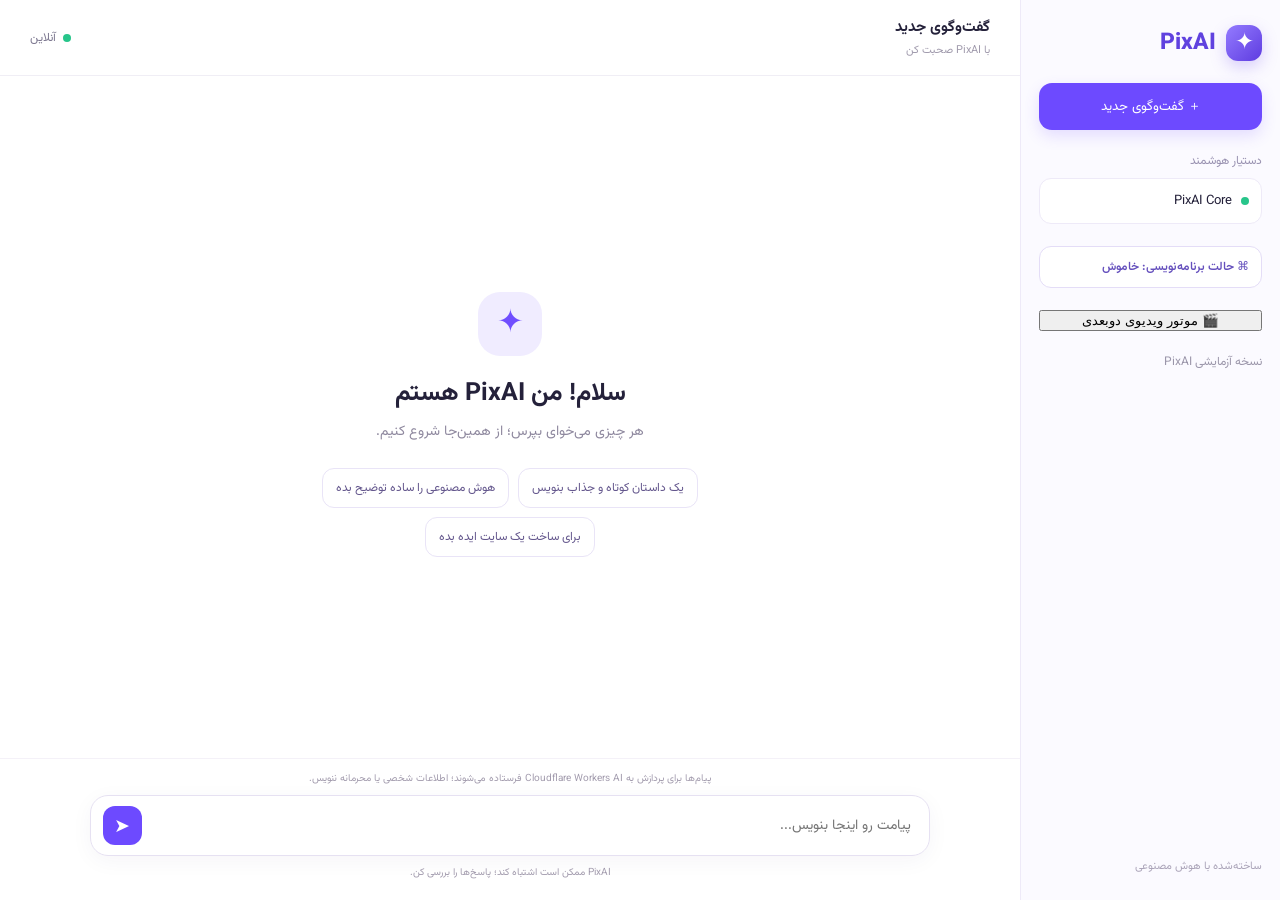
==== index.html @ 7f553746 "Add PixAI 2D VideoEngine navigation" ====
<!doctype html>
<html lang="fa" dir="rtl">
<head>
  <meta charset="utf-8">
  <meta name="viewport" content="width=device-width, initial-scale=1">
  <meta name="theme-color" content="#6d4aff">
  <title>PixAI | دستیار هوشمند</title>
  <link rel="stylesheet" href="./style.css">
</head>
<body>
  <main class="app">
    <aside class="sidebar">
      <div class="brand"><span class="brand-mark">✦</span><span>PixAI</span></div>
      <button class="new-chat" id="newChat">＋ گفت‌وگوی جدید</button>
      <div class="side-label">دستیار هوشمند</div>
      <div class="model"><span class="status-dot"></span><span>PixAI Core</span></div>
      <button class="code-mode" id="codeMode" type="button">⌘ حالت برنامه‌نویسی: خاموش</button>
      <button class="video-mode" id="videoMode" type="button">🎬 موتور ویدیوی دوبعدی</button>
      <div class="side-note">نسخه آزمایشی PixAI</div>
      <div class="side-footer">ساخته‌شده با هوش مصنوعی</div>
    </aside>
    <section class="chat">
      <header class="topbar">
        <button class="menu" id="menuBtn" aria-label="نمایش منو">☰</button>
        <div><strong>گفت‌وگوی جدید</strong><small>با PixAI صحبت کن</small></div>
        <span class="online"><i></i> آنلاین</span>
      </header>
      <div class="messages" id="messages">
        <div class="welcome" id="welcome">
          <div class="welcome-icon">✦</div>
          <h1>سلام! من PixAI هستم</h1>
          <p>هر چیزی می‌خوای بپرس؛ از همین‌جا شروع کنیم.</p>
          <div class="suggestions">
            <button class="suggestion">یک داستان کوتاه و جذاب بنویس</button>
            <button class="suggestion">هوش مصنوعی را ساده توضیح بده</button>
            <button class="suggestion">برای ساخت یک سایت ایده بده</button>
          </div>
        </div>
      </div>
      <div class="composer-wrap">
        <div class="privacy">پیام‌ها برای پردازش به Cloudflare Workers AI فرستاده می‌شوند؛ اطلاعات شخصی یا محرمانه ننویس.</div>
        <form class="composer" id="chatForm">
          <textarea id="prompt" rows="1" placeholder="پیامت رو اینجا بنویس..." aria-label="پیام شما"></textarea>
          <button id="sendBtn" type="submit" aria-label="ارسال پیام">➤</button>
        </form>
        <div class="disclaimer">PixAI ممکن است اشتباه کند؛ پاسخ‌ها را بررسی کن.</div>
      </div>
    </section>
  </main>
  <script src="./script.js"></script>
</body>
</html>
---- style.css ----
@import url('https://fonts.googleapis.com/css2?family=Vazirmatn:wght@400;500;600;700;800&display=swap');
:root{font-family:Vazirmatn,Tahoma,sans-serif;color:#24213a;background:#f7f6fc;font-synthesis:none}
*{box-sizing:border-box}body{margin:0;min-height:100vh}.app{min-height:100vh;display:grid;grid-template-columns:260px 1fr;max-width:1500px;margin:auto;background:#fff;box-shadow:0 0 60px #29205b0b}
.sidebar{background:#fbfaff;border-left:1px solid #eeeaf8;padding:25px 18px;display:flex;flex-direction:column;gap:22px}.brand{display:flex;align-items:center;gap:10px;font-size:23px;font-weight:800;color:#6042df}.brand-mark{display:grid;place-items:center;width:36px;height:36px;border-radius:12px;color:white;background:linear-gradient(135deg,#947bff,#5e3ce0);box-shadow:0 6px 16px #7958ee44}
.new-chat{border:0;background:#6d4aff;color:white;padding:13px;border-radius:13px;font:600 14px inherit;cursor:pointer;font-family:inherit;box-shadow:0 6px 15px #6d4aff2a}.side-label{font-size:12px;color:#9992b1;margin-bottom:-14px}.model{padding:12px;border:1px solid #eeeaf8;border-radius:12px;background:#fff;font-size:13px;display:flex;align-items:center;gap:9px}.status-dot,.online i{width:8px;height:8px;border-radius:50%;background:#27c58a;display:inline-block}.side-note{font-size:12px;color:#9b96aa}.side-footer{margin-top:auto;font-size:11px;color:#aaa3b8}
.chat{display:flex;flex-direction:column;min-height:100vh;min-width:0}.topbar{height:76px;border-bottom:1px solid #f0eef5;display:flex;align-items:center;gap:14px;padding:0 30px}.topbar strong{display:block;font-size:15px}.topbar small{display:block;color:#a19bad;font-size:11px;margin-top:3px}.menu{display:none;border:0;background:none;font-size:22px;color:#6550bd}.online{margin-right:auto;color:#7d7890;font-size:12px;display:flex;align-items:center;gap:7px}.messages{flex:1;overflow:auto;padding:35px 7vw 20px;display:flex;flex-direction:column;gap:18px}.welcome{margin:auto;text-align:center;max-width:520px}.welcome-icon{width:64px;height:64px;border-radius:22px;background:#f0ecff;color:#704eff;display:grid;place-items:center;font-size:32px;margin:0 auto 18px}.welcome h1{font-size:25px;margin:0 0 8px}.welcome p{color:#8f899f;font-size:14px;margin:0 0 25px}.suggestions{display:flex;flex-wrap:wrap;justify-content:center;gap:9px}.suggestion{background:white;border:1px solid #e9e4f7;border-radius:12px;padding:10px 13px;color:#64578d;font:12px Vazirmatn;cursor:pointer}.suggestion:hover{border-color:#9d8aff;background:#faf9ff}
.message{max-width:min(78%,680px);padding:13px 16px;border-radius:16px;font-size:14px;line-height:1.9;white-space:pre-wrap;overflow-wrap:anywhere}.message.user{align-self:flex-start;background:#6d4aff;color:white;border-bottom-right-radius:5px}.message.assistant{align-self:flex-end;background:#f5f3fb;color:#302b43;border-bottom-left-radius:5px}.message.error{color:#a33;background:#fff1f1}.typing{color:#8d849e;font-size:13px;align-self:flex-end}
.composer-wrap{padding:12px max(25px,7vw) 20px;border-top:1px solid #f4f1f8}.privacy,.disclaimer{text-align:center;color:#a29bad;font-size:10px;margin:0 0 9px}.composer{display:flex;align-items:flex-end;gap:10px;border:1px solid #e6e1f2;border-radius:18px;padding:10px 12px;box-shadow:0 5px 22px #33205a0b}.composer:focus-within{border-color:#a18cff;box-shadow:0 0 0 3px #8061ff14}.composer textarea{font:14px/1.7 Vazirmatn,Tahoma,sans-serif;border:0;outline:0;resize:none;flex:1;max-height:130px;background:transparent;color:#28233b;padding:6px}.composer button{width:39px;height:39px;border:0;border-radius:12px;background:#6d4aff;color:#fff;font-size:19px;cursor:pointer}.composer button:disabled{opacity:.5;cursor:wait}.disclaimer{margin:9px 0 0}
@media(max-width:700px){.app{grid-template-columns:1fr}.sidebar{display:none;position:fixed;z-index:5;inset:0 auto 0 0;width:260px;box-shadow:0 0 0 100vmax #21183b55}.sidebar.open{display:flex}.menu{display:block}.topbar{padding:0 17px;height:66px}.messages{padding:24px 17px}.message{max-width:92%}.composer-wrap{padding:10px 12px 15px}.welcome h1{font-size:21px}.suggestion{font-size:11px}}
.generated-image{display:block;width:min(100%,560px);height:auto;max-height:70vh;object-fit:contain;border-radius:12px;margin-top:12px;background:#fff}

.code-mode{border:1px solid #e4ddf7;background:#fff;color:#6550bd;border-radius:12px;padding:11px 12px;font:600 12px Vazirmatn,Tahoma,sans-serif;cursor:pointer;text-align:right}.code-mode.active{background:#f0ecff;border-color:#9b85ff;color:#4e35c4}

.project-files{display:flex;flex-direction:column;gap:7px;margin-top:12px;padding:12px;background:#fff;border:1px solid #e8e2f6;border-radius:12px}.project-files strong{font-size:12px;color:#5f4bb0}.project-files a{font-size:12px;color:#6042df;text-decoration:none;overflow-wrap:anywhere}.project-files a:hover{text-decoration:underline}
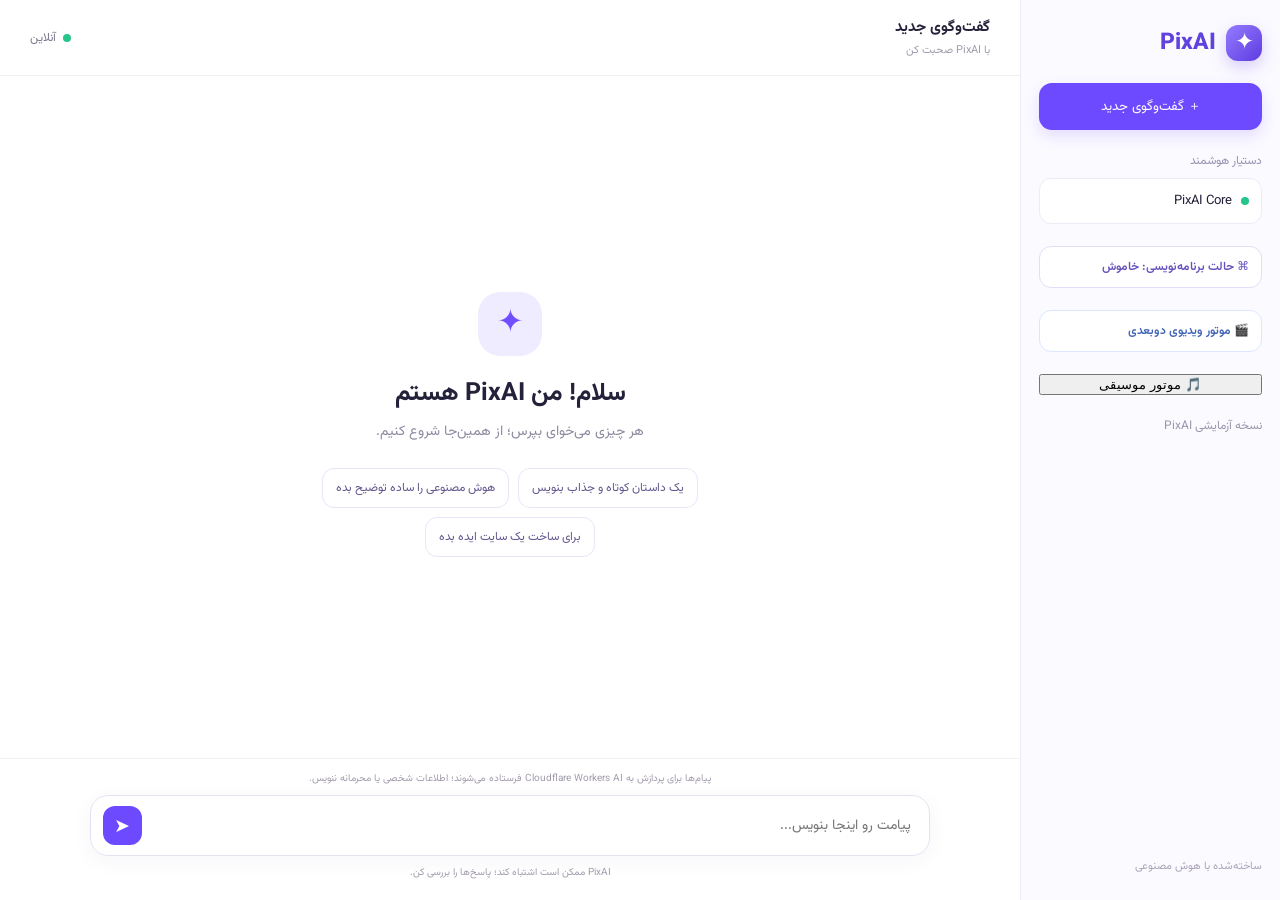
==== commit 2f273757: "Add PixAI MusicEngine with Stable Audio 2.5" ====
--- a/index.html
+++ b/index.html
@@ -16,6 +16,7 @@
       <div class="model"><span class="status-dot"></span><span>PixAI Core</span></div>
       <button class="code-mode" id="codeMode" type="button">⌘ حالت برنامه‌نویسی: خاموش</button>
       <button class="video-mode" id="videoMode" type="button">🎬 موتور ویدیوی دوبعدی</button>
+      <button class="music-mode" id="musicMode" type="button">🎵 موتور موسیقی</button>
       <div class="side-note">نسخه آزمایشی PixAI</div>
       <div class="side-footer">ساخته‌شده با هوش مصنوعی</div>
     </aside>
--- a/style.css
+++ b/style.css
@@ -12,3 +12,7 @@
 .code-mode{border:1px solid #e4ddf7;background:#fff;color:#6550bd;border-radius:12px;padding:11px 12px;font:600 12px Vazirmatn,Tahoma,sans-serif;cursor:pointer;text-align:right}.code-mode.active{background:#f0ecff;border-color:#9b85ff;color:#4e35c4}
 
 .project-files{display:flex;flex-direction:column;gap:7px;margin-top:12px;padding:12px;background:#fff;border:1px solid #e8e2f6;border-radius:12px}.project-files strong{font-size:12px;color:#5f4bb0}.project-files a{font-size:12px;color:#6042df;text-decoration:none;overflow-wrap:anywhere}.project-files a:hover{text-decoration:underline}
+
+.video-mode{border:1px solid #dce7ff;background:#fff;color:#4264b5;border-radius:12px;padding:11px 12px;font:600 12px Vazirmatn,Tahoma,sans-serif;cursor:pointer;text-align:right}.video-mode.active{background:#edf3ff;border-color:#8eabf5;color:#284b9d}.video-status{font-size:12px!important;color:#8a6a2d!important;background:#fff9e9;border-radius:10px;padding:10px;margin:14px auto!important;max-width:420px}
+
+.video-controls{display:grid;grid-template-columns:1fr 1fr;gap:8px;max-width:420px;margin:14px auto;text-align:right}.video-controls label{font-size:12px;color:#716b83;align-self:center}.video-controls select,.video-controls input{min-width:0;width:100%;font:12px Vazirmatn,Tahoma,sans-serif;border:1px solid #e5e1ef;border-radius:9px;padding:9px;background:#fff;color:#332d48}.video-controls input{grid-column:1/-1}.video-result{display:flex;flex-direction:column;gap:10px}.video-result video{width:min(100%,640px);max-height:65vh;border-radius:12px;background:#111}.video-result a{color:#6042df;font-size:13px}
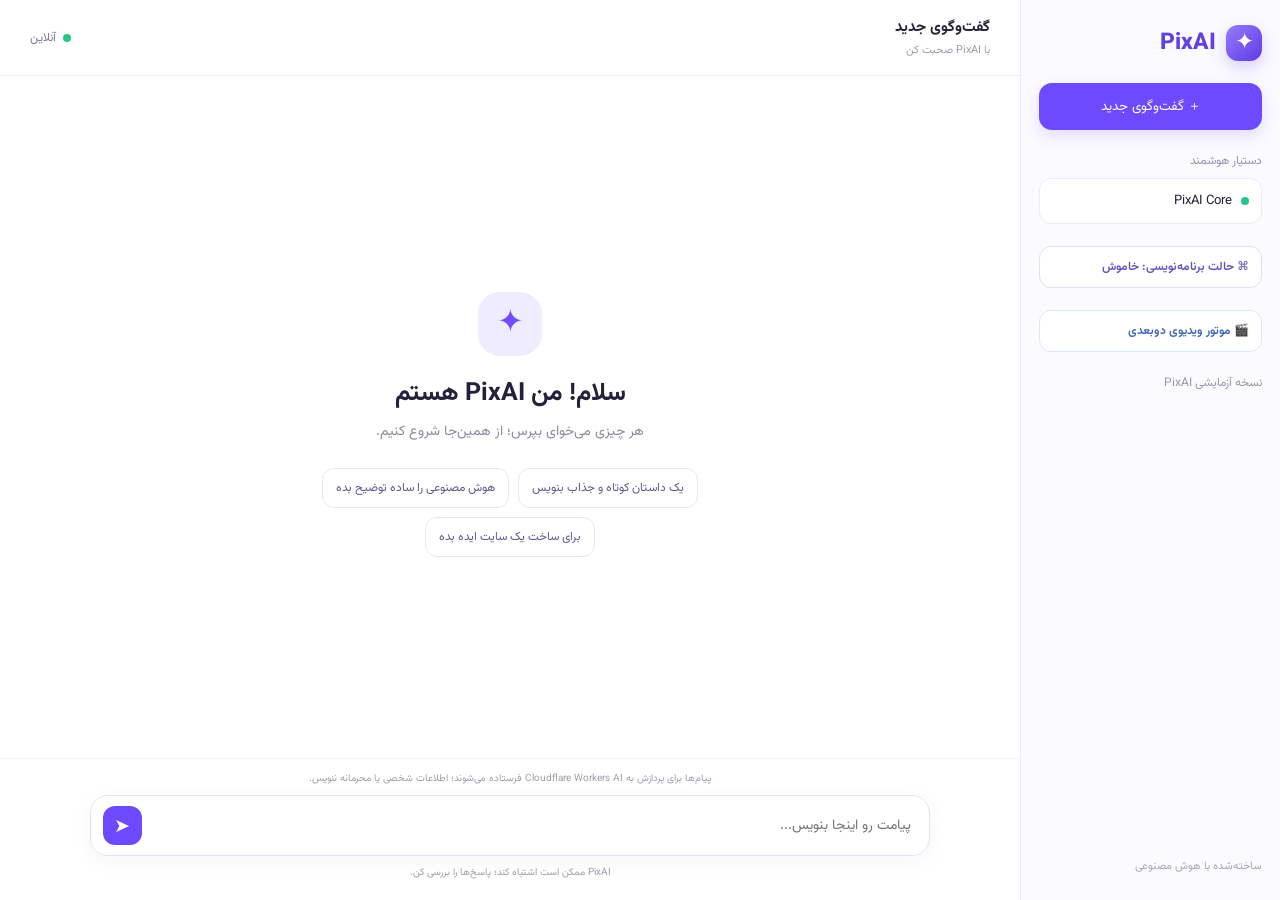
==== commit 9d2308ad: "Remove separate MusicEngine mode button" ====
--- a/index.html
+++ b/index.html
@@ -16,7 +16,6 @@
       <div class="model"><span class="status-dot"></span><span>PixAI Core</span></div>
       <button class="code-mode" id="codeMode" type="button">⌘ حالت برنامه‌نویسی: خاموش</button>
       <button class="video-mode" id="videoMode" type="button">🎬 موتور ویدیوی دوبعدی</button>
-      <button class="music-mode" id="musicMode" type="button">🎵 موتور موسیقی</button>
       <div class="side-note">نسخه آزمایشی PixAI</div>
       <div class="side-footer">ساخته‌شده با هوش مصنوعی</div>
     </aside>
--- a/style.css
+++ b/style.css
@@ -16,3 +16,10 @@
 .video-mode{border:1px solid #dce7ff;background:#fff;color:#4264b5;border-radius:12px;padding:11px 12px;font:600 12px Vazirmatn,Tahoma,sans-serif;cursor:pointer;text-align:right}.video-mode.active{background:#edf3ff;border-color:#8eabf5;color:#284b9d}.video-status{font-size:12px!important;color:#8a6a2d!important;background:#fff9e9;border-radius:10px;padding:10px;margin:14px auto!important;max-width:420px}
 
 .video-controls{display:grid;grid-template-columns:1fr 1fr;gap:8px;max-width:420px;margin:14px auto;text-align:right}.video-controls label{font-size:12px;color:#716b83;align-self:center}.video-controls select,.video-controls input{min-width:0;width:100%;font:12px Vazirmatn,Tahoma,sans-serif;border:1px solid #e5e1ef;border-radius:9px;padding:9px;background:#fff;color:#332d48}.video-controls input{grid-column:1/-1}.video-result{display:flex;flex-direction:column;gap:10px}.video-result video{width:min(100%,640px);max-height:65vh;border-radius:12px;background:#111}.video-result a{color:#6042df;font-size:13px}
+
+.music-mode{border:1px solid #e8e2f7;background:#fff;color:#66548f;border-radius:11px;padding:11px 12px;font:600 13px Vazirmatn,Tahoma,sans-serif;cursor:pointer;text-align:right}
+.music-mode.active{background:#fff3fb;border-color:#df9bc8;color:#963c7b}
+.music-status{font-size:12px!important;color:#80658a!important;background:#fff6fc;border-radius:10px;padding:10px;margin:12px auto!important;max-width:420px}
+.music-result{display:flex;flex-direction:column;gap:10px}
+.music-result audio{width:min(100%,520px)}
+.music-result a{color:#6042df;font-size:13px}
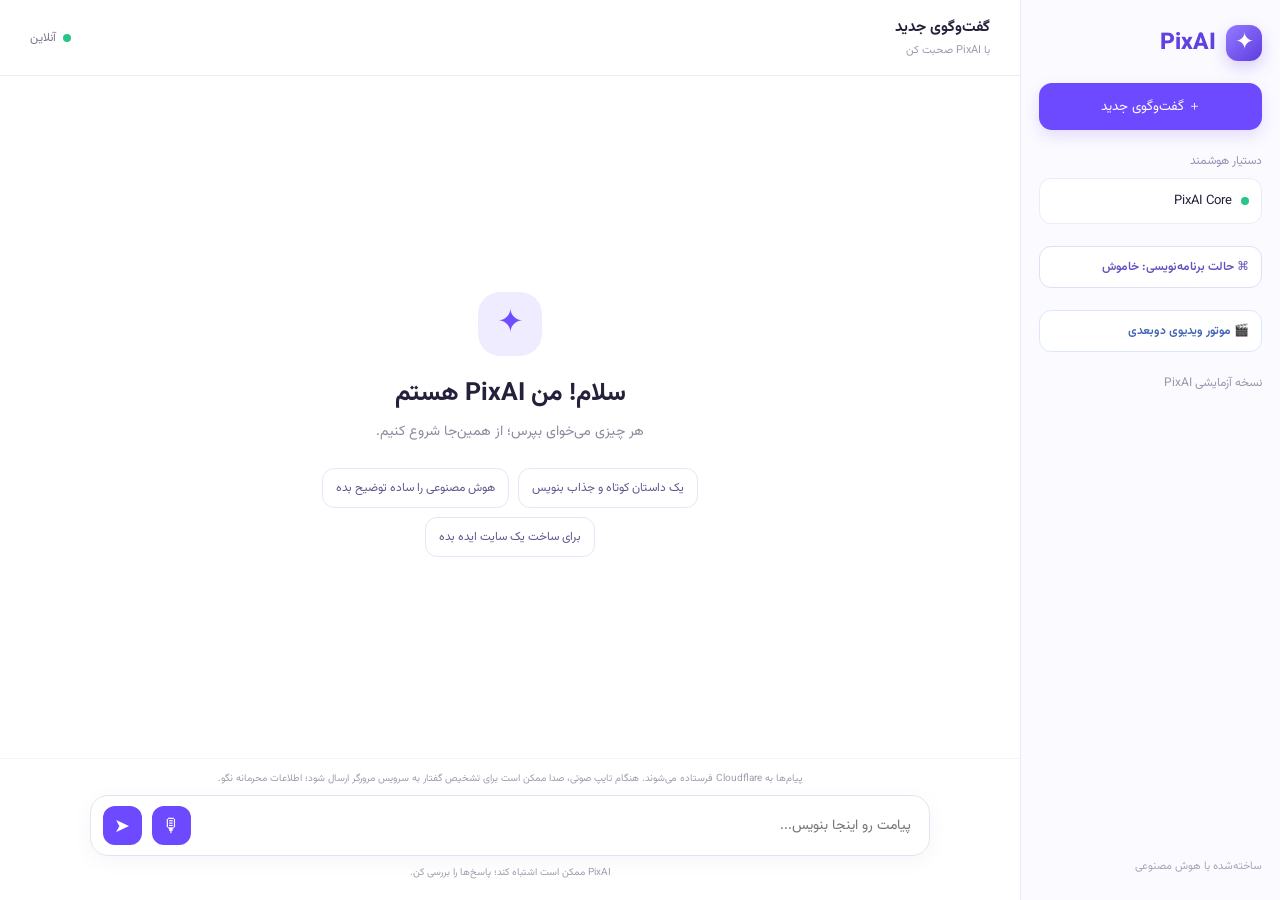
==== commit 710f897e: "Add voice typing microphone control" ====
--- a/index.html
+++ b/index.html
@@ -38,9 +38,10 @@
         </div>
       </div>
       <div class="composer-wrap">
-        <div class="privacy">پیام‌ها برای پردازش به Cloudflare Workers AI فرستاده می‌شوند؛ اطلاعات شخصی یا محرمانه ننویس.</div>
+        <div class="privacy">پیام‌ها به Cloudflare فرستاده می‌شوند. هنگام تایپ صوتی، صدا ممکن است برای تشخیص گفتار به سرویس مرورگر ارسال شود؛ اطلاعات محرمانه نگو.</div>
         <form class="composer" id="chatForm">
           <textarea id="prompt" rows="1" placeholder="پیامت رو اینجا بنویس..." aria-label="پیام شما"></textarea>
+          <button id="micBtn" type="button" aria-label="تایپ صوتی فارسی" aria-pressed="false" title="تایپ صوتی فارسی">🎙</button>
           <button id="sendBtn" type="submit" aria-label="ارسال پیام">➤</button>
         </form>
         <div class="disclaimer">PixAI ممکن است اشتباه کند؛ پاسخ‌ها را بررسی کن.</div>
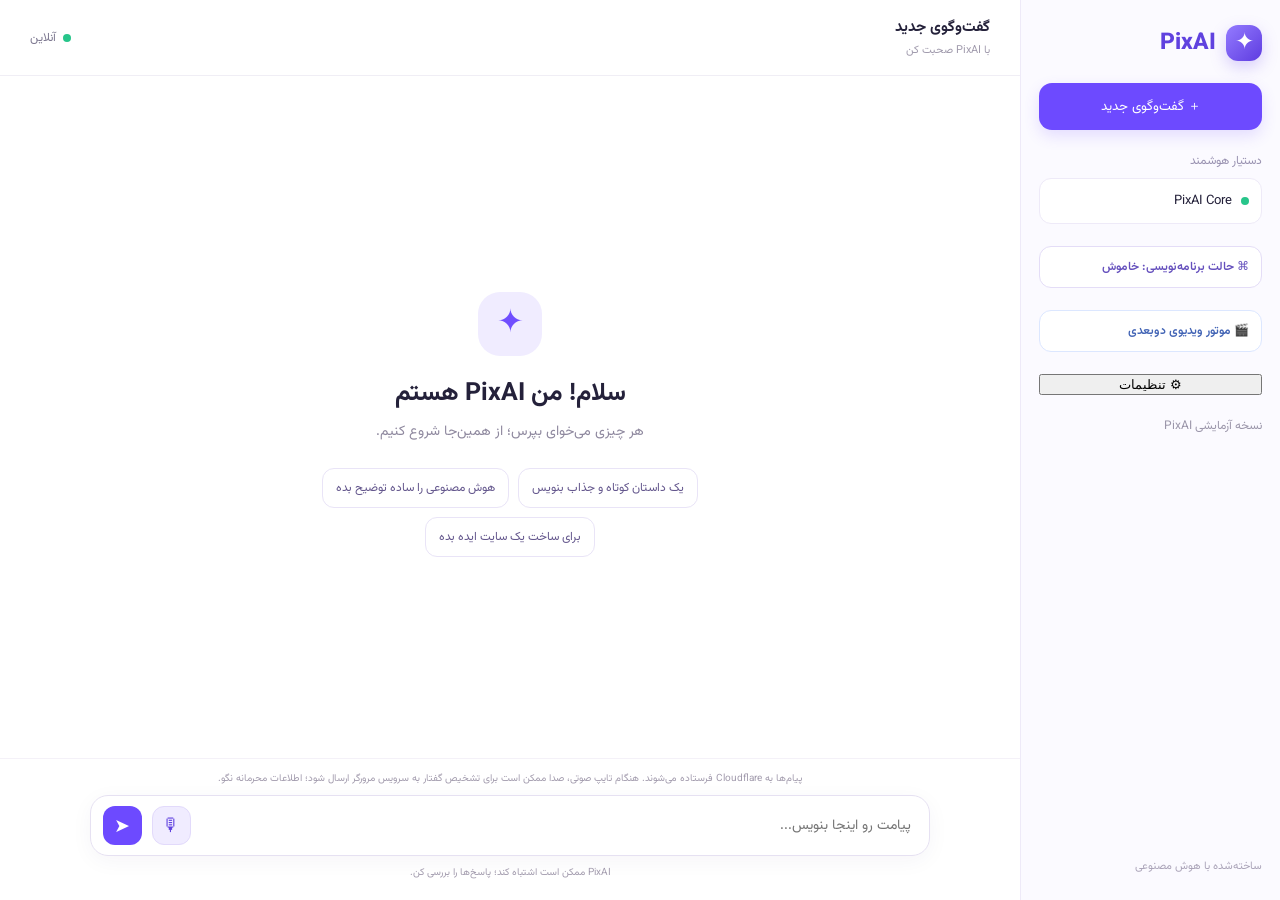
==== commit 79a0349e: "Add reasoning-level settings panel" ====
--- a/index.html
+++ b/index.html
@@ -16,6 +16,16 @@
       <div class="model"><span class="status-dot"></span><span>PixAI Core</span></div>
       <button class="code-mode" id="codeMode" type="button">⌘ حالت برنامه‌نویسی: خاموش</button>
       <button class="video-mode" id="videoMode" type="button">🎬 موتور ویدیوی دوبعدی</button>
+      <button class="settings-toggle" id="settingsToggle" type="button" aria-expanded="false">⚙ تنظیمات</button>
+      <section class="settings-panel" id="settingsPanel" hidden>
+        <label for="reasoningLevel">اندازه استدلال</label>
+        <select id="reasoningLevel">
+          <option value="1">۱. سریع</option>
+          <option value="2">۲. دقیق</option>
+          <option value="3">۳. عمیق</option>
+        </select>
+        <p>در درجه‌های ۲ و ۳، PixAI می‌تواند از دو گفت‌وگوی قبلی و حافظهٔ ذخیره‌شدهٔ مرتبط استفاده کند. درجهٔ ۳ بازبینی بیشتری انجام می‌دهد و ممکن است کندتر و پرمصرف‌تر باشد.</p>
+      </section>
       <div class="side-note">نسخه آزمایشی PixAI</div>
       <div class="side-footer">ساخته‌شده با هوش مصنوعی</div>
     </aside>
--- a/style.css
+++ b/style.css
@@ -23,3 +23,7 @@
 .music-result{display:flex;flex-direction:column;gap:10px}
 .music-result audio{width:min(100%,520px)}
 .music-result a{color:#6042df;font-size:13px}
+
+.composer #micBtn{flex:0 0 39px;background:#f0ecff;color:#6042df;font-size:18px;border:1px solid #e2dafb}
+.composer #micBtn.recording{background:#fff0f0;color:#c33;border-color:#f2bcbc;animation:mic-pulse 1.2s ease-in-out infinite}
+@keyframes mic-pulse{50%{box-shadow:0 0 0 5px #e55a5a22}}
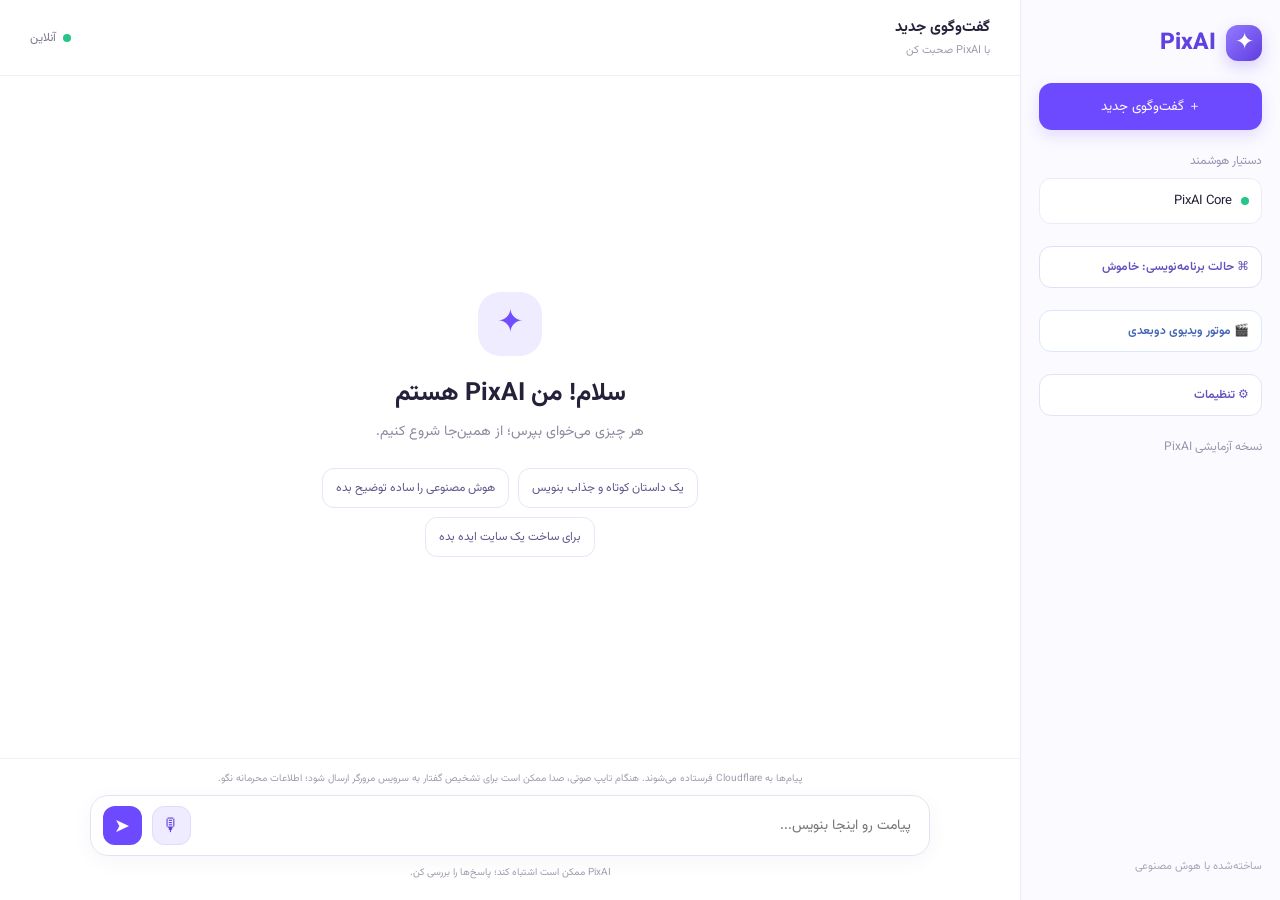
==== commit e9a993e5: "Clarify reasoning context and privacy" ====
--- a/index.html
+++ b/index.html
@@ -24,7 +24,7 @@
           <option value="2">۲. دقیق</option>
           <option value="3">۳. عمیق</option>
         </select>
-        <p>در درجه‌های ۲ و ۳، PixAI می‌تواند از دو گفت‌وگوی قبلی و حافظهٔ ذخیره‌شدهٔ مرتبط استفاده کند. درجهٔ ۳ بازبینی بیشتری انجام می‌دهد و ممکن است کندتر و پرمصرف‌تر باشد.</p>
+        <p>گفت‌وگوها روی همین دستگاه ذخیره می‌شوند. در درجه‌های ۲ و ۳، بخش‌هایی از دو گفت‌وگوی قبلی و حافظهٔ مرتبط همراه درخواست به Cloudflare فرستاده می‌شود. درجهٔ ۳ دو بار بازبینی و سپس اصلاح نهایی دارد؛ کندتر و پرمصرف‌تر است.</p>
       </section>
       <div class="side-note">نسخه آزمایشی PixAI</div>
       <div class="side-footer">ساخته‌شده با هوش مصنوعی</div>
--- a/style.css
+++ b/style.css
@@ -27,3 +27,11 @@
 .composer #micBtn{flex:0 0 39px;background:#f0ecff;color:#6042df;font-size:18px;border:1px solid #e2dafb}
 .composer #micBtn.recording{background:#fff0f0;color:#c33;border-color:#f2bcbc;animation:mic-pulse 1.2s ease-in-out infinite}
 @keyframes mic-pulse{50%{box-shadow:0 0 0 5px #e55a5a22}}
+
+.settings-toggle{border:1px solid #e7e1f5;background:#fff;color:#6550bd;border-radius:12px;padding:11px 12px;font:600 12px Vazirmatn,Tahoma,sans-serif;cursor:pointer;text-align:right}
+.settings-toggle.active{background:#f0ecff;border-color:#9b85ff}
+.settings-panel{padding:12px;border:1px solid #e9e3f5;border-radius:12px;background:#fff;display:flex;flex-direction:column;gap:9px}
+.settings-panel[hidden]{display:none}
+.settings-panel label{font-size:12px;font-weight:700;color:#5e4ba4}
+.settings-panel select{width:100%;font:12px Vazirmatn,Tahoma,sans-serif;border:1px solid #e5e1ef;border-radius:9px;padding:9px;background:#fff;color:#332d48}
+.settings-panel p{font-size:10px;line-height:1.8;color:#898397;margin:0}
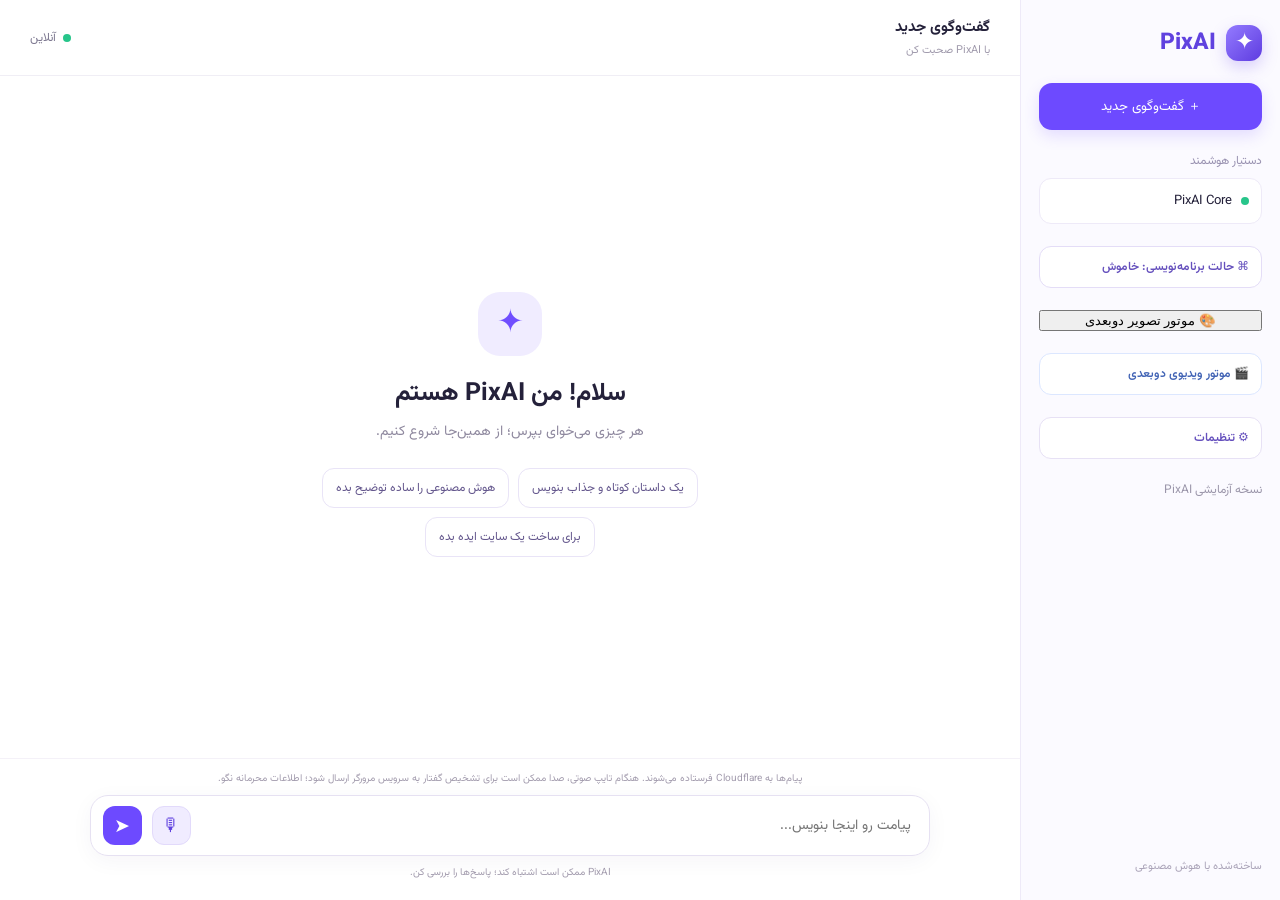
==== commit f34e6c1a: "Add PixAI ImageEngine interface" ====
--- a/index.html
+++ b/index.html
@@ -15,6 +15,7 @@
       <div class="side-label">دستیار هوشمند</div>
       <div class="model"><span class="status-dot"></span><span>PixAI Core</span></div>
       <button class="code-mode" id="codeMode" type="button">⌘ حالت برنامه‌نویسی: خاموش</button>
+      <button class="image-mode" id="imageMode" type="button">🎨 موتور تصویر دوبعدی</button>
       <button class="video-mode" id="videoMode" type="button">🎬 موتور ویدیوی دوبعدی</button>
       <button class="settings-toggle" id="settingsToggle" type="button" aria-expanded="false">⚙ تنظیمات</button>
       <section class="settings-panel" id="settingsPanel" hidden>
@@ -58,6 +59,8 @@
       </div>
     </section>
   </main>
+  <script src="./image-engine.js"></script>
+  <script src="./motion-engine.js"></script>
   <script src="./script.js"></script>
 </body>
 </html>
--- a/style.css
+++ b/style.css
@@ -35,3 +35,5 @@
 .settings-panel label{font-size:12px;font-weight:700;color:#5e4ba4}
 .settings-panel select{width:100%;font:12px Vazirmatn,Tahoma,sans-serif;border:1px solid #e5e1ef;border-radius:9px;padding:9px;background:#fff;color:#332d48}
 .settings-panel p{font-size:10px;line-height:1.8;color:#898397;margin:0}
+
+.motion-result{width:min(100%,760px);gap:12px}.motion-stage{width:100%;overflow:hidden;border-radius:12px;background:#dbeafe}.motion-canvas{display:block;width:100%;height:auto;aspect-ratio:16/9}.motion-actions{display:flex;flex-wrap:wrap;gap:8px}.motion-actions button{border:1px solid #ded7f1;background:#fff;color:#5841a7;border-radius:9px;padding:9px 13px;font:600 12px Vazirmatn,Tahoma,sans-serif;cursor:pointer}.motion-actions button:disabled{opacity:.55;cursor:wait}.motion-result small{color:#8b8499;font-size:11px}
